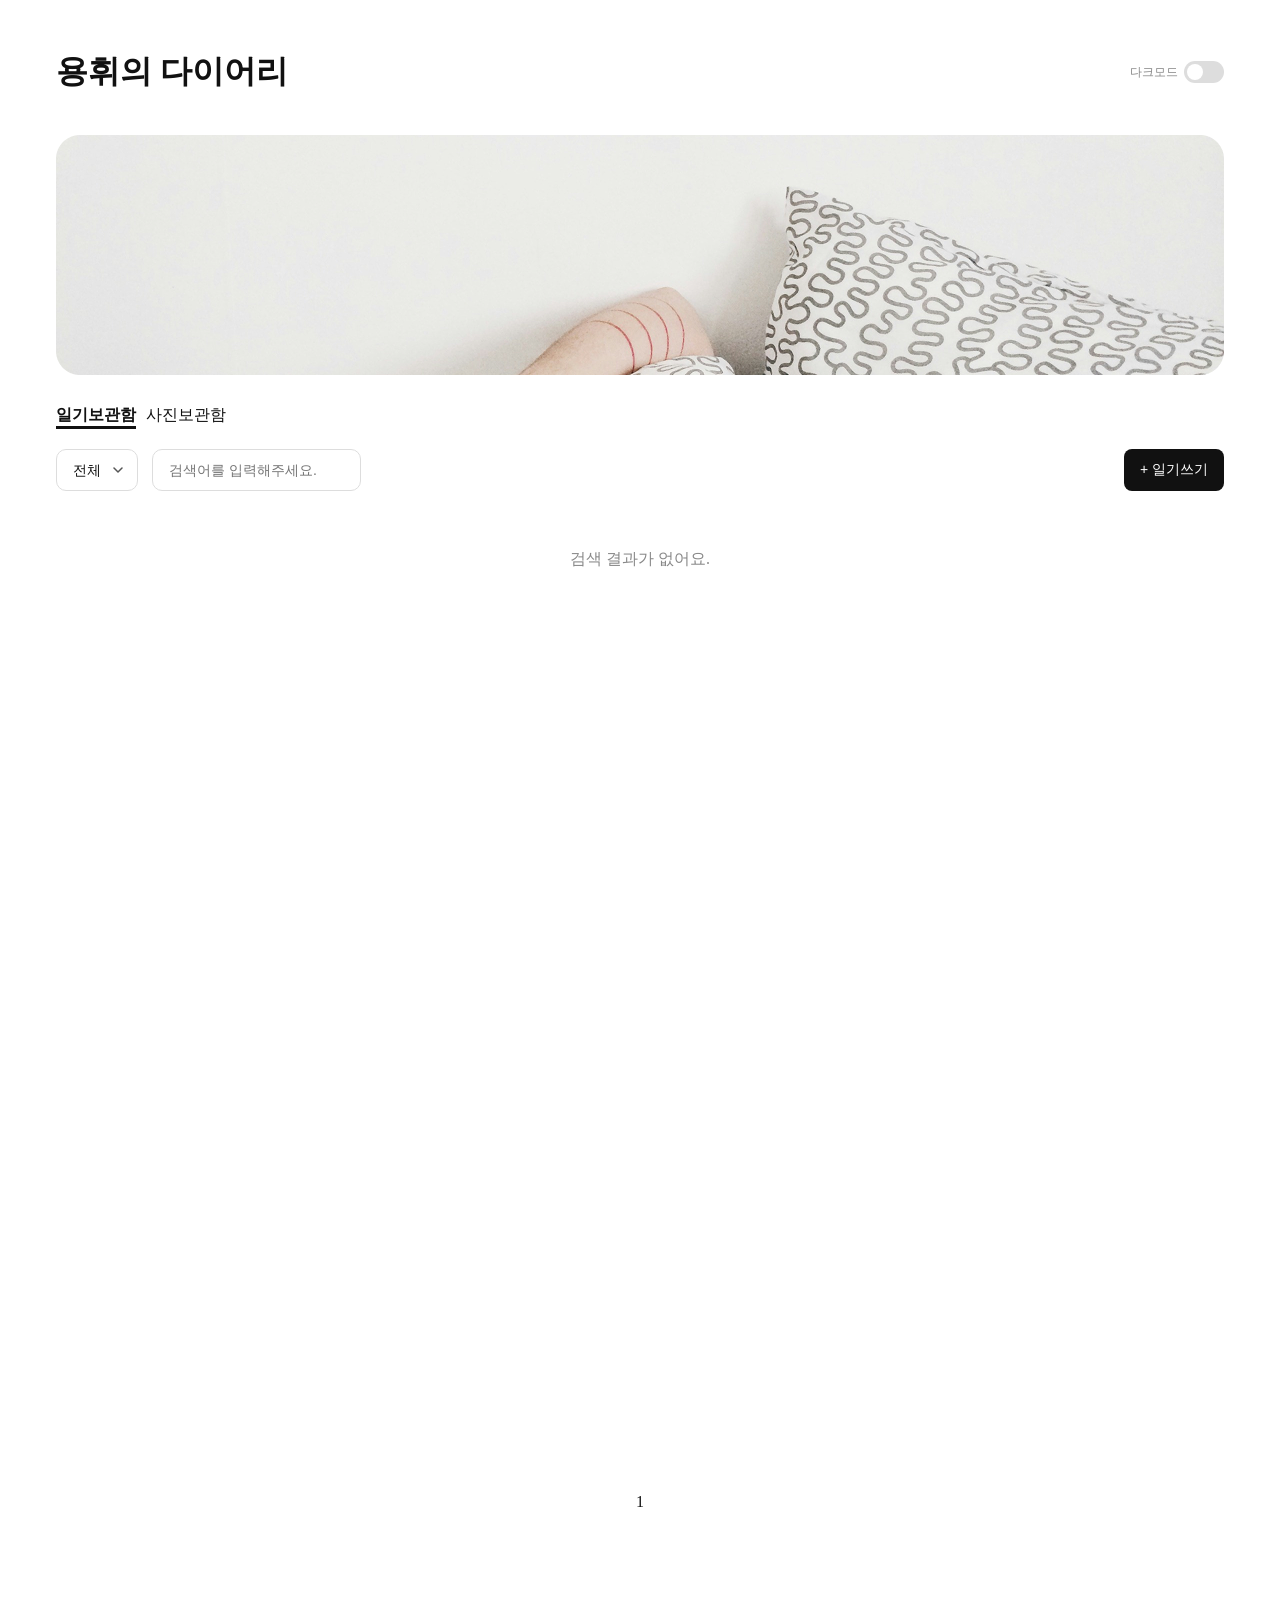
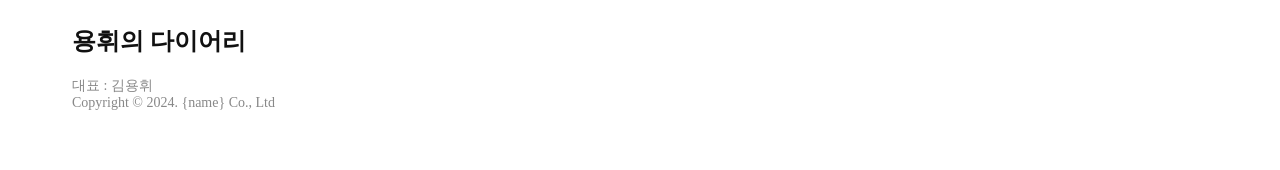
==== diary-hw/hwi_diary.html @ ce2c0004 "다크모드 + 무한 스크롤 쓰로틀링 완료" ====
<!doctype html>
<html lang="ko">
  <head>
    <title>용휘의 다이어리</title>

    <style>
      * {
        box-sizing: border-box;
      }

      /* ---------- 다크모드 색상 변수 ---------- */

      :root {
        --bg: #ffffff;
        --text: #111111;
        --muted-text: #888888;
        --border: #dddddd;
        --input-bg: #ffffff;
        --surface-bg: #ffffff; /* 모달/카드 등 표면 배경 */
        --muted-btn-bg: #f2f2f2;
      }

      body.dark {
        --bg: #121212;
        --text: #eeeeee;
        --muted-text: #aaaaaa;
        --border: #3a3a3a;
        --input-bg: #2b2b2b;
        --surface-bg: #1e1e1e;
        --muted-btn-bg: #333333;
      }

      body {
        margin: 0;
        padding: 28.6px;
        background-color: var(--bg);
        color: var(--text);
        transition:
          background-color 0.3s ease,
          color 0.3s ease;
      }

      .container {
        max-width: 73rem;
        margin: 0 auto;
      }

      .header {
        margin-bottom: 1.875rem;
      }

      .header_top {
        display: flex;
        justify-content: space-between;
        align-items: center;
        gap: 16px;
      }

      .banner {
        margin-top: 20px;
      }

      .banner img {
        display: block;
        width: 100%;
        height: auto;
        border-radius: 16px;
        object-fit: cover;
      }

      .menu {
        display: flex;
        gap: 10px;
        margin-top: 24px;
      }

      .active_menu {
        color: var(--text);
        font-weight: bold;
        border-bottom: 3px solid var(--text);
      }

      .toolbar {
        display: flex;
        justify-content: space-between;
        align-items: center;
        margin-top: 20px;
        position: sticky;
        backdrop-filter: blur(10px);
      }

      .category {
        appearance: none; /* 브라우저 기본 화살표 제거 후 직접 그림 */
        padding: 12px 36px 12px 16px;
        border: 1px solid var(--border);
        border-radius: 10px;
        font-size: 14px;
        background-color: var(--input-bg);
        color: var(--text);
        background-image: url("data:image/svg+xml,%3Csvg xmlns='http://www.w3.org/2000/svg' width='10' height='6' viewBox='0 0 10 6'%3E%3Cpath d='M1 1L5 5L9 1' stroke='%23555555' stroke-width='1.5' fill='none' stroke-linecap='round' stroke-linejoin='round'/%3E%3C/svg%3E");
        background-repeat: no-repeat;
        background-position: right 14px center;
        cursor: pointer;
        transition:
          border-color 0.2s ease,
          box-shadow 0.2s ease;
      }

      /* 다크모드에서는 화살표 색을 밝게 다시 그림 */
      body.dark .category {
        background-image: url("data:image/svg+xml,%3Csvg xmlns='http://www.w3.org/2000/svg' width='10' height='6' viewBox='0 0 10 6'%3E%3Cpath d='M1 1L5 5L9 1' stroke='%23cccccc' stroke-width='1.5' fill='none' stroke-linecap='round' stroke-linejoin='round'/%3E%3C/svg%3E");
      }

      .category:hover {
        border-color: #999999;
      }

      .category:focus {
        outline: none;
        border-color: var(--text);
        box-shadow: 0 0 0 2px rgba(17, 17, 17, 0.08);
      }

      .search {
        padding: 12px 16px 12px 16px;
        margin-left: 10px;
        border: 1px solid var(--border);
        border-radius: 10px;
        font-size: 14px;
        background-color: var(--input-bg);
        color: var(--text);
      }

      .write_diary {
        display: flex;
        padding: 12px 16px 12px 16px;
        border: none;
        border-radius: 8px;
        background-color: #111111;
        color: #ffffff;
        font-size: 14px;
        cursor: pointer;
      }

      /* 다크모드에서는 검정 버튼이 배경에 묻히니 반전시켜 대비 확보 */
      body.dark .write_diary {
        background-color: #eeeeee;
        color: #111111;
      }

      .diary_area {
        display: grid;
        margin-top: 42px;
        grid-template-columns: repeat(4, 274px);
        grid-template-rows: repeat(3, 296px);
        gap: 24px;
      }

      .card {
        width: 274px;
        height: 296px;
        cursor: pointer;
      }

      .card_delete {
        position: absolute;
        top: -4px;
        right: 4px;
        width: 32px;
        height: 32px;
        cursor: pointer;
      }

      .thumbnail_img {
        width: 100%;
        height: 100%;
        object-fit: cover;
        border-radius: 16px;
      }

      .card_thumbnail {
        display: flex;
        position: relative;
        justify-content: center;
        font-size: 100px;
        align-items: center;
        height: 208px;
        width: 274px;
        border-radius: 16px;
        margin-bottom: 16px;
        object-fit: cover;
      }

      .card_lower {
        display: flex;
        justify-content: space-between;
        font-size: 14px;
      }

      .card_lower .tag {
        color: pink;
      }

      .pagenation {
        display: flex;
        justify-content: center;
        padding: 24px 0;
      }

      /* ---------- 사진목록(강아지) ---------- */

      .ratio_filter {
        display: flex;
        gap: 8px;
        margin-top: 42px;
      }

      .ratio_btn {
        padding: 10px 16px;
        border: 1px solid var(--border);
        border-radius: 20px;
        background: var(--surface-bg);
        color: var(--text);
        font-size: 14px;
        cursor: pointer;
      }

      .ratio_btn.active {
        background: #111111;
        color: #ffffff;
        border-color: #111111;
      }

      /* 다크모드에서는 활성 버튼도 반전시켜 배경과 구분되게 */
      body.dark .ratio_btn.active {
        background: #eeeeee;
        color: #111111;
        border-color: #eeeeee;
      }

      .photo_grid {
        display: grid;
        grid-template-columns: repeat(4, 1fr);
        gap: 24px;
        margin-top: 24px;
      }

      /* 필터 버튼에 따라 카드 비율만 바뀜 (재렌더링 없이 CSS로 처리) */
      .photo_grid.ratio-1-1 .photo_card {
        aspect-ratio: 1 / 1;
      }

      .photo_grid.ratio-4-3 .photo_card {
        aspect-ratio: 4 / 3;
      }

      .photo_grid.ratio-3-4 .photo_card {
        aspect-ratio: 3 / 4;
      }

      .photo_card {
        position: relative;
        overflow: hidden;
        border-radius: 16px;
        background: linear-gradient(
          90deg,
          #eeeeee 25%,
          #f5f5f5 50%,
          #eeeeee 75%
        );
        background-size: 200% 100%;
        animation: skeleton_loading 1.4s ease-in-out infinite;
      }

      /* 로딩 끝나면 스켈레톤 애니메이션 정지 */
      .photo_card.loaded {
        animation: none;
        background: none;
      }

      .photo_card img {
        width: 100%;
        height: 100%;
        object-fit: cover; /* 강아지 사진 비율 제각각 -> 여백 없이 꽉 채워 자르기 */
        display: block;
        opacity: 0;
        transition: opacity 0.3s ease;
      }

      .photo_card img.loaded {
        opacity: 1;
      }

      /* 다크모드 스켈레톤은 더 짙은 회색 톤으로 */
      body.dark .photo_card {
        background: linear-gradient(
          90deg,
          #2a2a2a 25%,
          #363636 50%,
          #2a2a2a 75%
        );
        background-size: 200% 100%;
      }

      @keyframes skeleton_loading {
        0% {
          background-position: 200% 0;
        }
        100% {
          background-position: -200% 0;
        }
      }

      @media (max-width: 779px) {
        .photo_grid {
          grid-template-columns: repeat(2, 1fr);
        }
      }

      .footer {
        background-color: var(--surface-bg);
        margin-top: 40px;
        padding: 30px 0;
      }

      .footer_content {
        max-width: 1168px;
        margin: 0 auto;
        padding: 0 16px;
      }

      .footer_content div {
        color: var(--muted-text);
        font-size: 14px;
      }

      /* ---------- 모달 공통 ---------- */

      .modal_overlay {
        position: fixed;
        inset: 0;
        background: rgba(0, 0, 0, 0.5);
        display: flex;
        justify-content: center;
        align-items: center;
        z-index: 100;
      }

      /* 중첩 모달(완료 알림, 삭제 확인)은 더 위에 떠야 함 */
      .modal_overlay.nested {
        z-index: 150;
      }

      .modal {
        width: 400px;
        max-width: 90vw;
        padding: 24px;
        background: var(--surface-bg);
        color: var(--text);
        border-radius: 16px;
      }

      .modal_title {
        margin: 0 0 20px 0;
        font-size: 18px;
      }

      /* ---------- 다크모드 토글 스위치 ---------- */

      .dark_toggle {
        display: inline-flex;
        align-items: center;
        gap: 6px;
        font-size: 12px;
        color: var(--muted-text);
        cursor: pointer;
        user-select: none;
      }

      .dark_toggle input {
        display: none;
      }

      .toggle_slider {
        display: inline-block;
        width: 40px;
        height: 22px;
        background: #dddddd;
        border-radius: 11px;
        position: relative;
        transition: background 0.3s ease;
      }

      .toggle_slider::before {
        content: "";
        position: absolute;
        width: 16px;
        height: 16px;
        border-radius: 50%;
        background: #ffffff;
        top: 3px;
        left: 3px;
        transition: left 0.3s ease;
      }

      .dark_toggle input:checked + .toggle_slider {
        background: #555555;
      }

      .dark_toggle input:checked + .toggle_slider::before {
        left: 21px;
      }

      /* 다크모드에서 라디오 버튼 체크 색이 잘 보이도록 */
      body.dark input[type="radio"] {
        accent-color: #eeeeee;
      }

      .modal_field {
        margin-bottom: 16px;
      }

      .modal_label {
        display: block;
        font-size: 14px;
        margin-bottom: 8px;
      }

      .modal_options {
        display: flex;
        gap: 12px;
        flex-wrap: wrap;
        font-size: 14px;
      }

      .mood_option {
        display: flex;
        align-items: center;
        gap: 4px;
        cursor: pointer;
      }

      .modal_input,
      .modal_textarea {
        width: 100%;
        padding: 10px 12px;
        border: 1px solid var(--border);
        border-radius: 8px;
        font-size: 14px;
        font-family: inherit;
        background: var(--input-bg);
        color: var(--text);
      }

      /* 다크모드 placeholder는 더 어둡게 눌러서 흐린 느낌 유지 */
      body.dark .modal_input::placeholder,
      body.dark .modal_textarea::placeholder {
        color: #777777;
      }

      .modal_textarea {
        height: 80px;
        resize: none;
      }

      .modal_actions {
        display: flex;
        justify-content: flex-end;
        gap: 8px;
        margin-top: 20px;
      }

      .modal_close_btn,
      .modal_submit_btn,
      .modal_secondary_btn,
      .modal_danger_btn {
        padding: 10px 20px;
        border: none;
        border-radius: 8px;
        font-size: 14px;
        cursor: pointer;
      }

      .modal_close_btn,
      .modal_secondary_btn {
        background: var(--muted-btn-bg);
        color: var(--text);
      }

      .modal_submit_btn {
        background: #111111;
        color: #ffffff;
      }

      /* 다크모드에서는 검정 버튼이 배경에 묻히니 반전 */
      body.dark .modal_submit_btn {
        background: #eeeeee;
        color: #111111;
      }

      .modal_danger_btn {
        background: #e0433c;
        color: #ffffff;
      }

      /* 상세 모달 본문 */
      .detail_content {
        white-space: pre-wrap;
        line-height: 1.6;
        font-size: 14px;
        color: var(--text);
        min-height: 80px;
      }

      /* 완료/확인용 중앙정렬 모달 */
      .modal_center_text {
        text-align: center;
        margin: 8px 0 20px 0;
        font-size: 15px;
      }

      .scroll_top_btn {
        position: fixed;
        bottom: 1.5rem;
        right: 1.5rem;
        width: 3rem;
        height: 3rem;
        border: none;
        border-radius: 50%;
        background-color: #111111;
        color: #ffffff;
        font-size: 1.25rem;
        cursor: pointer;
        z-index: 50;
        display: flex;
        align-items: center;
        justify-content: center;
        overflow: hidden;
      }

      /* ---------- 토스트 ---------- */

      .toast {
        position: fixed;
        bottom: 2rem;
        left: 50%;
        transform: translateX(-50%) translateY(20px);
        background: #111111;
        color: #ffffff;
        padding: 12px 22px;
        border-radius: 8px;
        font-size: 14px;
        opacity: 0;
        pointer-events: none;
        transition:
          opacity 0.3s ease,
          transform 0.3s ease;
        z-index: 200; /* 모달보다 위 */
      }

      .toast.show {
        opacity: 1;
        transform: translateX(-50%) translateY(0);
      }

      /* ---------- 모바일 반응형 ---------- */

      @media (max-width: 779px) {
        body {
          padding: 1rem;
        }

        .toolbar {
          flex-direction: column;
          align-items: stretch;
          gap: 0.75rem;
        }

        .left_toolbar {
          display: flex;
          gap: 0.5rem;
        }

        .write_diary {
          width: 100%;
          justify-content: center;
        }
      }

      @media (max-width: 779px) {
        .diary_area {
          grid-template-columns: repeat(2, 1fr);
          grid-template-rows: none;
          gap: 1rem;
        }

        .card {
          width: 100%;
          height: auto;
        }

        .card_thumbnail {
          width: 100%;
          height: 40vw;
          max-height: 200px;
        }
      }
    </style>
  </head>

  <body>
    <div class="container">
      <div class="header">
        <div class="header_top">
          <h1>용휘의 다이어리</h1>
          <label class="dark_toggle">
            다크모드
            <input type="checkbox" id="dark_mode_toggle" />
            <span class="toggle_slider"></span>
          </label>
        </div>

        <div class="banner">
          <img src="img/Rectangle 1.png" alt="배너 이미지" />
        </div>
      </div>

      <div class="menu">
        <div class="active_menu" id="menu_diary" data-menu="diary">
          일기보관함
        </div>
        <div id="menu_photo" data-menu="photo">사진보관함</div>
      </div>

      <!-- ---------- 일기보관함 화면 ---------- -->
      <div id="diary_page">
        <div class="toolbar">
          <div class="left_toolbar">
            <select class="category" id="category">
              <option value="">전체</option>
            </select>

            <input
              class="search"
              type="text"
              placeholder="검색어를 입력해주세요."
            />
          </div>
          <button class="write_diary" id="write_diary_btn">+ 일기쓰기</button>
        </div>

        <div class="diary_area" id="diary_area"></div>

        <div class="pagenation">
          <div class="pagenumber">1</div>
        </div>
      </div>

      <!-- ---------- 사진보관함 화면 (강아지 사진) ---------- -->
      <div id="photo_page" style="display: none">
        <div class="ratio_filter">
          <button class="ratio_btn active" data-ratio="1-1">기본형 1:1</button>
          <button class="ratio_btn" data-ratio="4-3">가로형 4:3</button>
          <button class="ratio_btn" data-ratio="3-4">세로형 3:4</button>
        </div>

        <div class="photo_grid ratio-1-1" id="photo_grid"></div>
      </div>
    </div>

    <!-- 푸터 구역 -->

    <div class="footer">
      <div class="footer_content">
        <h2 class="footer_title">용휘의 다이어리</h2>
        <div>대표 : 김용휘</div>
        <div>Copyright © 2024. {name} Co., Ltd</div>
      </div>
    </div>

    <!-- ---------- 모달 1: 일기 작성 ---------- -->

    <div class="modal_overlay" id="write_overlay" style="display: none">
      <div class="modal">
        <h2 class="modal_title">일기 쓰기</h2>

        <div class="modal_field">
          <label class="modal_label">오늘 기분은 어떠셨나요?</label>

          <div class="modal_options">
            <label class="mood_option">
              <input type="radio" name="mood" value="happy" checked />
              행복해요
            </label>
            <label class="mood_option">
              <input type="radio" name="mood" value="sad" />슬퍼요
            </label>
            <label class="mood_option">
              <input type="radio" name="mood" value="surprised" />놀랐어요
            </label>
            <label class="mood_option">
              <input type="radio" name="mood" value="angry" />화나요
            </label>
            <label class="mood_option">
              <input type="radio" name="mood" value="etc" />기타
            </label>
          </div>
        </div>

        <div class="modal_field">
          <label class="modal_label">제목</label>
          <input
            type="text"
            id="title_input"
            class="modal_input"
            placeholder="제목을 입력해주세요."
          />
        </div>

        <div class="modal_field">
          <label class="modal_label">내용</label>
          <textarea
            id="content_input"
            class="modal_textarea"
            placeholder="내용을 입력해 주세요."
          ></textarea>
        </div>

        <div class="modal_actions">
          <button class="modal_close_btn" id="write_close_btn">닫기</button>
          <button class="modal_submit_btn" id="write_submit_btn">
            등록하기
          </button>
        </div>
      </div>
    </div>

    <!-- ---------- 모달 2: 등록 완료 (중첩) ---------- -->

    <div
      class="modal_overlay nested"
      id="success_overlay"
      style="display: none"
    >
      <div class="modal">
        <p class="modal_center_text">등록이 완료되었습니다.</p>
        <div class="modal_actions" style="justify-content: center">
          <button class="modal_submit_btn" id="success_confirm_btn">
            확인
          </button>
        </div>
      </div>
    </div>

    <!-- ---------- 모달 3: 일기 상세 ---------- -->

    <div class="modal_overlay" id="detail_overlay" style="display: none">
      <div class="modal">
        <h2 class="modal_title" id="detail_title"></h2>
        <div class="card_lower" style="margin-bottom: 12px">
          <span class="tag" id="detail_tag"></span>
          <span class="date" id="detail_date"></span>
        </div>
        <p class="detail_content" id="detail_content"></p>

        <div class="modal_actions">
          <button class="modal_secondary_btn" id="detail_close_btn">
            닫기
          </button>
          <button class="modal_secondary_btn" id="detail_copy_btn">복사</button>
          <button class="modal_danger_btn" id="detail_delete_btn">삭제</button>
        </div>
      </div>
    </div>

    <!-- ---------- 모달 4: 삭제 확인 (중첩) ---------- -->

    <div
      class="modal_overlay nested"
      id="delete_confirm_overlay"
      style="display: none"
    >
      <div class="modal">
        <p class="modal_center_text">정말 삭제하시겠어요?</p>
        <div class="modal_actions" style="justify-content: center">
          <button class="modal_secondary_btn" id="delete_cancel_btn">
            취소
          </button>
          <button class="modal_danger_btn" id="delete_ok_btn">삭제</button>
        </div>
      </div>
    </div>

    <button id="scroll_top_btn" class="scroll_top_btn">⬆️</button>

    <!-- ---------- 토스트 ---------- -->
    <div id="toast" class="toast">복사되었습니다.</div>

    <script>
      // =========================================================
      // 0. 모달 공통 헬퍼
      //    - 중첩 모달 대비 스택으로 관리 (ESC는 항상 "맨 위" 모달만 닫음)
      //    - 열릴 때: 스크롤 맨 위로 + 배경 스크롤 락
      //    - 닫힐 때: 스택이 비면 배경 스크롤 락 해제
      // =========================================================

      let openModalStack = [];

      function openModal(overlayEl) {
        if (openModalStack.length === 0) {
          // 최초로 열리는 모달일 때만 스크롤 top 이동 + 배경 락
          window.scrollTo({ top: 0, behavior: "instant" });
          document.body.style.overflow = "hidden";
        }
        overlayEl.style.display = "flex";
        openModalStack.push(overlayEl);
      }

      function closeModal(overlayEl) {
        overlayEl.style.display = "none";
        openModalStack = openModalStack.filter((m) => m !== overlayEl);
        if (openModalStack.length === 0) {
          document.body.style.overflow = "";
        }
      }

      function bindOverlayClose(overlayEl) {
        overlayEl.addEventListener("click", (e) => {
          if (e.target === overlayEl) closeModal(overlayEl);
        });
      }

      // ESC : 스택 맨 위(가장 최근에 연) 모달부터 닫기
      document.addEventListener("keydown", (e) => {
        if (e.key === "Escape" && openModalStack.length > 0) {
          closeModal(openModalStack[openModalStack.length - 1]);
        }
      });

      // =========================================================
      // 1. 엘리먼트 참조
      // =========================================================

      const writeBtn = document.getElementById("write_diary_btn");
      const writeOverlay = document.getElementById("write_overlay");
      const writeCloseBtn = document.getElementById("write_close_btn");
      const writeSubmitBtn = document.getElementById("write_submit_btn");

      const successOverlay = document.getElementById("success_overlay");
      const successConfirmBtn = document.getElementById("success_confirm_btn");

      const darkModeToggle = document.getElementById("dark_mode_toggle");
      const searchInput = document.querySelector(".search");
      const categorySelect = document.getElementById("category");

      const detailOverlay = document.getElementById("detail_overlay");
      const detailCloseBtn = document.getElementById("detail_close_btn");
      const detailCopyBtn = document.getElementById("detail_copy_btn");
      const detailDeleteBtn = document.getElementById("detail_delete_btn");

      const deleteConfirmOverlay = document.getElementById(
        "delete_confirm_overlay",
      );
      const deleteCancelBtn = document.getElementById("delete_cancel_btn");
      const deleteOkBtn = document.getElementById("delete_ok_btn");

      const toast = document.getElementById("toast");

      [
        writeOverlay,
        successOverlay,
        detailOverlay,
        deleteConfirmOverlay,
      ].forEach(bindOverlayClose);

      // =========================================================
      // 2. 무드별 이미지/색상
      // =========================================================

      const MOOD_CONFIG = {
        happy: {
          label: "행복해요",
          image: "img/행복해요 (m).png",
          color: "#ffd6e0",
        },
        sad: {
          label: "슬퍼요",
          image: "img/슬퍼요 (m).png",
          color: "#cdeaf9",
        },
        surprised: {
          label: "놀랐어요",
          image: "img/놀랐어요 (m).png",
          color: "#fdf1c7",
        },
        angry: {
          label: "화나요",
          image: "img/화나요 (m).png",
          color: "#e5e5e5",
        },
        etc: { label: "기타", image: "img/기타 (m).png", color: "#e3d9f7" },
      };

      // =========================================================
      // 3. localStorage
      // =========================================================

      const STORAGE_KEY = "diaries";

      function saveDiaries() {
        localStorage.setItem(STORAGE_KEY, JSON.stringify(diaries));
      }

      function loadDiaries() {
        const saved = localStorage.getItem(STORAGE_KEY);
        return saved ? JSON.parse(saved) : [];
      }

      // =========================================================
      // 4. 데이터 + 화면 그리기
      // =========================================================

      let diaries = loadDiaries();
      let currentDetailId = null; // 상세/삭제 흐름에서 현재 대상 id

      function getFilteredDiaries() {
        const keyword = searchInput.value.trim().toLowerCase();
        const category = categorySelect.value;

        return diaries.filter((d) => {
          // 제목/내용 둘 중 하나라도 검색어를 포함하면 매치
          const matchesKeyword =
            !keyword ||
            d.title.toLowerCase().includes(keyword) ||
            (d.content || "").toLowerCase().includes(keyword);

          // 카테고리는 "전체"(빈 값)면 항상 매치
          const matchesCategory = !category || d.mood === category;

          return matchesKeyword && matchesCategory;
        });
      }

      function render() {
        const area = document.getElementById("diary_area");
        const list = getFilteredDiaries(); // 검색/카테고리 상태를 항상 반영해서 그림

        if (list.length === 0) {
          area.innerHTML =
            '<p style="grid-column: 1 / -1; text-align:center; color:#888;">검색 결과가 없어요.</p>';
          return;
        }

        area.innerHTML = list
          .map((d) => {
            const mood = MOOD_CONFIG[d.mood];
            return `
        <div class="card" data-diary-id="${d.id}">
          <div class="card_thumbnail" style="background-color:${mood.color}">
            <img src="${mood.image}" class="thumbnail_img" alt="${mood.label}" />
            <img src="img/close_outline_light_m.svg" alt="x" class="card_delete" />
          </div>
          <div class="card_lower">
            <span class="tag" style="color:${mood.color}">${mood.label}</span>
            <span class="date">${d.date}</span>
          </div>
          <h3 class="card_title">${d.title}</h3>
        </div>
      `;
          })
          .join("");
      }

      render(); // 최초 화면 그리기

      // =========================================================
      // 4-1. 검색 디바운스 (700ms) — 엔터 없이도 자동 검색
      // =========================================================

      let searchTimer = null;

      searchInput.addEventListener("input", () => {
        clearTimeout(searchTimer); // 입력할 때마다 이전 타이머는 취소
        searchTimer = setTimeout(() => {
          render();
        }, 700);
      });

      // 엣지케이스: 엔터를 누르면 700ms 기다리지 않고 즉시 반영
      searchInput.addEventListener("keydown", (e) => {
        if (e.key === "Enter") {
          clearTimeout(searchTimer);
          render();
        }
      });

      categorySelect.addEventListener("change", render);

      // =========================================================
      // 5. 일기 등록 (모달 → 등록 → 완료 중첩모달)
      // =========================================================

      writeBtn.addEventListener("click", () => openModal(writeOverlay));
      writeCloseBtn.addEventListener("click", () => closeModal(writeOverlay));

      // ---- 다크모드 토글: 메인 화면 전체(body)에 .dark 클래스로 반영 ----
      darkModeToggle.addEventListener("change", () => {
        document.body.classList.toggle("dark", darkModeToggle.checked);
      });

      function addDiary(mood, title, content) {
        diaries.push({
          id: Date.now(),
          mood,
          title,
          content,
          date: new Date().toLocaleDateString("ko-KR"),
        });
        saveDiaries();
        render();
      }

      writeSubmitBtn.addEventListener("click", () => {
        const mood = document.querySelector(
          'input[name="mood"]:checked',
        )?.value;
        const title = document.getElementById("title_input")?.value.trim();
        const content = document.getElementById("content_input").value.trim();

        // 엣지케이스: 필수값(기분/제목) 누락 시 등록 막기
        if (!mood || !title) {
          alert("기분과 제목은 필수에요!");
          return;
        }

        addDiary(mood, title, content);

        document.getElementById("title_input").value = "";
        document.getElementById("content_input").value = "";

        closeModal(writeOverlay);
        openModal(successOverlay); // 등록 완료 중첩 모달
      });

      successConfirmBtn.addEventListener("click", () => {
        closeModal(successOverlay);
      });

      // =========================================================
      // 6. 일기 상세 / 복사 / 삭제
      // =========================================================

      document.getElementById("diary_area").addEventListener("click", (e) => {
        const card = e.target.closest(".card");
        if (!card) return;

        const id = Number(card.dataset.diaryId);

        // 카드의 x 아이콘 클릭 → 바로 삭제 확인 모달로 (상세 안 거침)
        if (e.target.classList.contains("card_delete")) {
          currentDetailId = id;
          openModal(deleteConfirmOverlay);
          return;
        }

        // 카드 본문 클릭 → 상세 모달
        currentDetailId = id;
        const diary = diaries.find((d) => d.id === id);
        if (!diary) return; // 엣지케이스: 삭제 직후 잔여 클릭 등

        const mood = MOOD_CONFIG[diary.mood];
        document.getElementById("detail_title").textContent = diary.title;
        document.getElementById("detail_tag").textContent = mood.label;
        document.getElementById("detail_tag").style.color = mood.color;
        document.getElementById("detail_date").textContent = diary.date;
        document.getElementById("detail_content").textContent =
          diary.content || "(내용 없음)";

        openModal(detailOverlay);
      });

      detailCloseBtn.addEventListener("click", () => {
        closeModal(detailOverlay);
      });

      // ---- 복사: 클립보드 + 하단 토스트 ----
      let toastTimer = null; // 연타 시 타이머 중복 방지용

      function showToast(message) {
        toast.textContent = message;
        toast.classList.add("show");

        if (toastTimer) clearTimeout(toastTimer);
        toastTimer = setTimeout(() => {
          toast.classList.remove("show");
        }, 2000);
      }

      detailCopyBtn.addEventListener("click", () => {
        const text = document.getElementById("detail_content").textContent;

        // 엣지케이스: clipboard API는 HTTPS/localhost 환경에서만 정상 동작
        if (!navigator.clipboard) {
          showToast("이 환경에서는 복사를 지원하지 않아요.");
          return;
        }

        navigator.clipboard
          .writeText(text)
          .then(() => showToast("복사되었습니다."))
          .catch(() => showToast("복사에 실패했어요."));
      });

      // ---- 삭제 확인 ----
      function deleteDiary(id) {
        diaries = diaries.filter((d) => d.id !== id);
        saveDiaries();
        render();
      }

      detailDeleteBtn.addEventListener("click", () => {
        openModal(deleteConfirmOverlay); // 상세 위에 중첩으로 뜸
      });

      deleteCancelBtn.addEventListener("click", () => {
        closeModal(deleteConfirmOverlay);
      });

      deleteOkBtn.addEventListener("click", () => {
        if (currentDetailId === null) return;
        deleteDiary(currentDetailId);
        closeModal(deleteConfirmOverlay);
        closeModal(detailOverlay); // 상세 모달도 같이 닫기 (열려있었다면)
        currentDetailId = null;
      });

      // =========================================================
      // 7. 일기보관함 / 사진보관함 탭 전환
      // =========================================================

      const menuDiary = document.getElementById("menu_diary");
      const menuPhoto = document.getElementById("menu_photo");
      const diaryPage = document.getElementById("diary_page");
      const photoPage = document.getElementById("photo_page");

      let dogPhotosLoaded = false; // 최초 1회만 fetch (탭 왔다갔다 할 때마다 다시 부르지 않도록)

      function switchMenu(target) {
        const isDiary = target === "diary";

        menuDiary.classList.toggle("active_menu", isDiary);
        menuPhoto.classList.toggle("active_menu", !isDiary);

        diaryPage.style.display = isDiary ? "" : "none";
        photoPage.style.display = isDiary ? "none" : "";

        // 사진보관함 탭에 처음 들어올 때만 강아지 사진을 불러옴
        if (!isDiary && !dogPhotosLoaded) {
          dogPhotosLoaded = true;
          renderPhotoGrid();
        }
      }

      menuDiary.addEventListener("click", () => switchMenu("diary"));
      menuPhoto.addEventListener("click", () => switchMenu("photo"));

      // =========================================================
      // 8. 사진보관함 - 강아지 사진 (fetch + 컴포넌트 + 스켈레톤 + 비율필터)
      // =========================================================

      const DOG_API_URL = "https://dog.ceo/api/breeds/image/random/10"; // 한 번에 10장

      // ---- 8-1. fetch: 강아지 이미지 URL 10개 가져오기 ----
      async function fetchDogImages(count = 10) {
        try {
          const res = await fetch(
            `https://dog.ceo/api/breeds/image/random/${count}`,
          );

          // 엣지케이스: 네트워크는 됐지만 API가 200이 아닌 경우
          if (!res.ok) throw new Error("dog api response not ok");

          const data = await res.json();
          return data.message; // 이미지 URL 배열
        } catch (err) {
          console.error("강아지 이미지 로드 실패:", err);
          return []; // 엣지케이스: 실패해도 화면이 안 죽도록 빈 배열 반환
        }
      }

      // ---- 8-2. 컴포넌트: 카드 하나 만들기 (재사용 가능한 단위) ----
      function createPhotoCard(url) {
        const card = document.createElement("div");
        card.className = "photo_card";

        const img = document.createElement("img");
        img.src = url;
        img.alt = "강아지 사진";

        // 이미지 로드가 끝나면 스켈레톤 -> 실제 이미지로 전환
        img.addEventListener("load", () => {
          img.classList.add("loaded");
          card.classList.add("loaded");
        });

        // 엣지케이스: 이미지 로드 자체가 실패하면 스켈레톤만 계속 도는 걸 방지
        img.addEventListener("error", () => {
          card.classList.add("loaded");
          card.style.background = "#f2f2f2";
        });

        card.appendChild(img);
        return card;
      }

      // ---- 8-3. 그리드 전체 그리기 (최초 진입 시 1회) ----
      async function renderPhotoGrid() {
        const grid = document.getElementById("photo_grid");
        grid.innerHTML = "";

        const urls = await fetchDogImages(10);

        if (urls.length === 0) {
          grid.innerHTML =
            '<p style="grid-column: 1 / -1; text-align:center; color:#888;">사진을 불러오지 못했어요. 새로고침 해주세요.</p>';
          return;
        }

        urls.forEach((url) => {
          grid.appendChild(createPhotoCard(url));
        });
      }

      // ---- 8-5. 무한스크롤: 스크롤 70% 지점에서 10개씩 추가 로드 ----

      let isPhotoLoading = false; // 요청 중복 방지 플래그

      // 스크롤 시 window scroll 위치 기준으로 전체 문서 대비 몇 %를 봤는지 계산
      function getScrollRatio() {
        const scrollTop = window.scrollY;
        const winHeight = window.innerHeight;
        const docHeight = document.documentElement.scrollHeight;
        return (scrollTop + winHeight) / docHeight;
      }

      // 기존 그리드를 지우지 않고 뒤에 이어붙이기만 함 (append)
      async function loadMorePhotos() {
        if (isPhotoLoading) return; // 이전 요청이 아직 진행 중이면 무시
        isPhotoLoading = true;

        const grid = document.getElementById("photo_grid");
        const urls = await fetchDogImages(10);
        urls.forEach((url) => {
          grid.appendChild(createPhotoCard(url));
        });

        isPhotoLoading = false;
      }

      // 스로틀: 스크롤 이벤트가 아무리 자주 발생해도 700ms에 한 번만 실행
      function throttle(fn, delay) {
        let lastTime = 0;
        return function (...args) {
          const now = Date.now();
          if (now - lastTime >= delay) {
            lastTime = now;
            fn.apply(this, args);
          }
        };
      }

      const throttledPhotoScroll = throttle(() => {
        // 사진보관함 탭이 아닐 때는 무시 (일기목록 스크롤 중엔 동작하지 않도록)
        if (photoPage.style.display === "none") return;

        // 마지막(100%) 혹은 70% 지점 도달 시 추가 로드
        if (getScrollRatio() >= 0.7) {
          loadMorePhotos();
        }
      }, 700);

      window.addEventListener("scroll", throttledPhotoScroll);

      // ---- 8-4. 비율 필터 버튼 ----
      document.querySelectorAll(".ratio_btn").forEach((btn) => {
        btn.addEventListener("click", () => {
          document
            .querySelectorAll(".ratio_btn")
            .forEach((b) => b.classList.remove("active"));
          btn.classList.add("active");

          const grid = document.getElementById("photo_grid");
          // 클래스만 교체 -> 이미지는 그대로 두고 CSS aspect-ratio만 바뀜 (재요청 없음)
          grid.className = "photo_grid ratio-" + btn.dataset.ratio;
        });
      });

      // =========================================================
      // 9. 맨 위로 버튼
      // =========================================================

      const scrollTopBtn = document.getElementById("scroll_top_btn");

      window.addEventListener("scroll", () => {
        if (window.scrollY > 300) {
          scrollTopBtn.style.display = "flex";
        } else {
          scrollTopBtn.style.display = "none";
        }
      });

      scrollTopBtn.addEventListener("click", () => {
        window.scrollTo({ top: 0, behavior: "smooth" });
      });
    </script>
  </body>
</html>
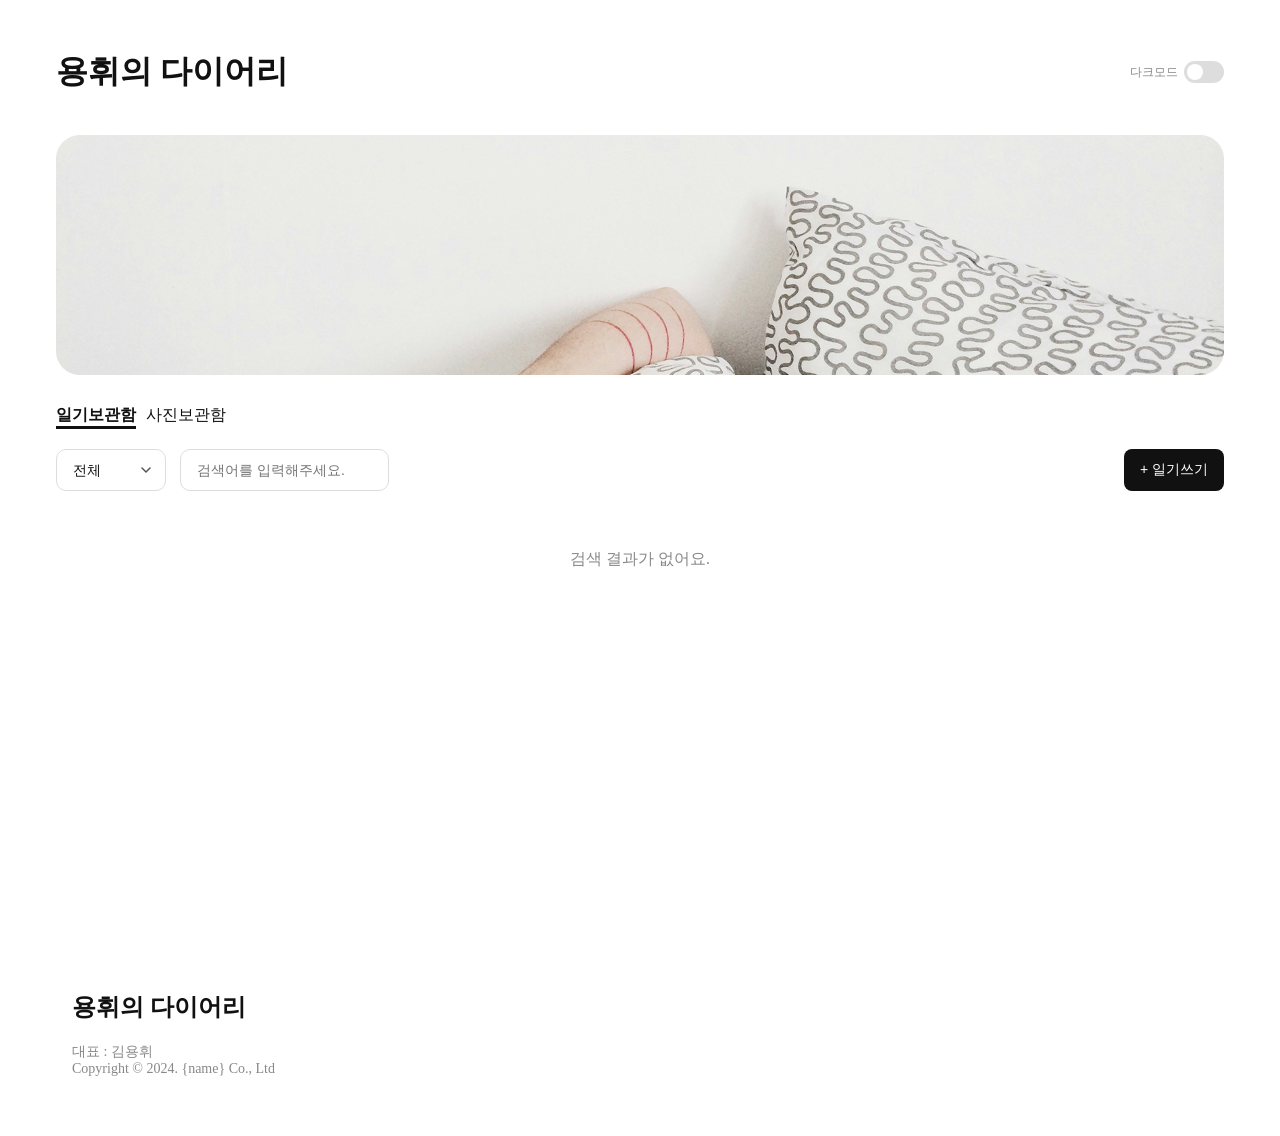
==== commit f17e8be3: "페이지네이션 추가" ====
--- a/diary-hw/hwi_diary.html
+++ b/diary-hw/hwi_diary.html
@@ -8,7 +8,7 @@
         box-sizing: border-box;
       }
 
-      /* ---------- 다크모드 색상 변수 ---------- */
+      /* ---------- 다크모드 색상 변수 추가---------- */
 
       :root {
         --bg: #ffffff;
@@ -152,7 +152,9 @@
         display: grid;
         margin-top: 42px;
         grid-template-columns: repeat(4, 274px);
-        grid-template-rows: repeat(3, 296px);
+        /* 페이지네이션 대응: 마지막 페이지가 12개 미만일 때
+           고정 3행이면 빈 행이 남아 아래가 뻥 뚫리므로 auto-rows로 변경 */
+        grid-auto-rows: 296px;
         gap: 24px;
       }
 
@@ -201,10 +203,70 @@
         color: pink;
       }
 
+      /* ---------- 페이지네이션 ---------- */
+
+      .page_info {
+        margin-top: 32px;
+        text-align: center;
+        font-size: 13px;
+        color: var(--muted-text);
+      }
+
       .pagenation {
         display: flex;
         justify-content: center;
-        padding: 24px 0;
+        align-items: center;
+        gap: 8px;
+        padding: 16px 0 24px 0;
+        flex-wrap: wrap;
+      }
+
+      .page_btn,
+      .page_nav {
+        min-width: 36px;
+        height: 36px;
+        padding: 0 10px;
+        border: 1px solid var(--border);
+        border-radius: 8px;
+        background: var(--surface-bg);
+        color: var(--text);
+        font-size: 14px;
+        cursor: pointer;
+        transition:
+          background-color 0.2s ease,
+          border-color 0.2s ease;
+      }
+
+      .page_btn:hover:not(.active),
+      .page_nav:hover:not(:disabled) {
+        border-color: var(--text);
+      }
+
+      .page_btn.active {
+        background: #111111;
+        color: #ffffff;
+        border-color: #111111;
+        font-weight: bold;
+        cursor: default;
+      }
+
+      /* 다크모드에서는 활성 버튼 반전 (다른 버튼들과 동일한 규칙) */
+      body.dark .page_btn.active {
+        background: #eeeeee;
+        color: #111111;
+        border-color: #eeeeee;
+      }
+
+      .page_nav:disabled {
+        opacity: 0.35;
+        cursor: not-allowed;
+      }
+
+      /* 키보드 접근성: 포커스 링 유지 */
+      .page_btn:focus-visible,
+      .page_nav:focus-visible {
+        outline: 2px solid var(--text);
+        outline-offset: 2px;
       }
 
       /* ---------- 사진목록(강아지) ---------- */
@@ -590,7 +652,7 @@
       @media (max-width: 779px) {
         .diary_area {
           grid-template-columns: repeat(2, 1fr);
-          grid-template-rows: none;
+          grid-auto-rows: auto; /* 모바일은 카드 높이 auto라 행 높이도 풀어줌 */
           gap: 1rem;
         }
 
@@ -651,9 +713,8 @@
 
         <div class="diary_area" id="diary_area"></div>
 
-        <div class="pagenation">
-          <div class="pagenumber">1</div>
-        </div>
+        <div class="page_info" id="page_info"></div>
+        <div class="pagenation" id="pagination"></div>
       </div>
 
       <!-- ---------- 사진보관함 화면 (강아지 사진) ---------- -->
@@ -901,6 +962,15 @@
         etc: { label: "기타", image: "img/기타 (m).png", color: "#e3d9f7" },
       };
 
+      // 카테고리 셀렉트 옵션을 MOOD_CONFIG에서 자동 생성
+      // (기존에는 "전체" 하나뿐이라 기분별 필터가 동작할 수 없었음)
+      Object.entries(MOOD_CONFIG).forEach(([key, cfg]) => {
+        const opt = document.createElement("option");
+        opt.value = key;
+        opt.textContent = cfg.label;
+        categorySelect.appendChild(opt);
+      });
+
       // =========================================================
       // 3. localStorage
       // =========================================================
@@ -941,17 +1011,49 @@
         });
       }
 
+      // ---- 페이지네이션 상태 ----
+      const PAGE_SIZE = 12; // 4열 x 3행 그리드와 동일하게
+      const PAGE_BLOCK = 5; // 하단에 한 번에 노출할 페이지 번호 개수 (1~5, 6~10 ...)
+      let currentPage = 1;
+
+      // 정렬까지 끝난 "현재 조건의 전체 목록"
+      function getVisibleDiaries() {
+        const list = getFilteredDiaries();
+        list.sort((a, b) => b.id - a.id); // 최신순 (등록순으로 보려면 이 줄 삭제)
+        return list;
+      }
+
+      function getTotalPages(total) {
+        return Math.max(1, Math.ceil(total / PAGE_SIZE));
+      }
+
       function render() {
         const area = document.getElementById("diary_area");
-        const list = getFilteredDiaries(); // 검색/카테고리 상태를 항상 반영해서 그림
+        const pagination = document.getElementById("pagination");
+        const pageInfo = document.getElementById("page_info");
+
+        const list = getVisibleDiaries(); // 검색/카테고리 상태를 항상 반영해서 그림
+        const totalPages = getTotalPages(list.length);
+
+        // 엣지케이스: 삭제/검색으로 총 페이지가 줄어 현재 페이지가 범위를 벗어난 경우 보정
+        if (currentPage > totalPages) currentPage = totalPages;
+        if (currentPage < 1) currentPage = 1;
 
         if (list.length === 0) {
           area.innerHTML =
             '<p style="grid-column: 1 / -1; text-align:center; color:#888;">검색 결과가 없어요.</p>';
+          pagination.innerHTML = ""; // 결과 0건이면 페이지 버튼/정보도 비움
+          pageInfo.textContent = "";
           return;
         }
 
-        area.innerHTML = list
+        // 현재 페이지 구간만 잘라서 렌더 (slice는 끝 인덱스가 넘쳐도 안전)
+        const start = (currentPage - 1) * PAGE_SIZE;
+        const pageItems = list.slice(start, start + PAGE_SIZE);
+
+        pageInfo.textContent = `총 ${list.length}개 · ${currentPage}/${totalPages} 페이지`;
+
+        area.innerHTML = pageItems
           .map((d) => {
             const mood = MOOD_CONFIG[d.mood];
             return `
@@ -966,10 +1068,98 @@
           </div>
           <h3 class="card_title">${d.title}</h3>
         </div>
-      `;
+          `;
           })
           .join("");
-      }
+
+        renderPagination(totalPages);
+      }
+
+      // ---- 하단 페이지 버튼 그리기 ----
+      function renderPagination(totalPages) {
+        const el = document.getElementById("pagination");
+
+        // 페이지가 1개면 굳이 버튼을 그리지 않음
+        if (totalPages <= 1) {
+          el.innerHTML = "";
+          return;
+        }
+
+        // 블록 계산: 현재 페이지가 속한 5칸 묶음의 시작/끝
+        const blockStart =
+          Math.floor((currentPage - 1) / PAGE_BLOCK) * PAGE_BLOCK + 1;
+        const blockEnd = Math.min(blockStart + PAGE_BLOCK - 1, totalPages);
+
+        let html = "";
+
+        html += `<button class="page_nav" data-page="1" aria-label="첫 페이지" ${
+          currentPage === 1 ? "disabled" : ""
+        }>&laquo;</button>`;
+        html += `<button class="page_nav" data-page="${
+          currentPage - 1
+        }" aria-label="이전 페이지" ${
+          currentPage === 1 ? "disabled" : ""
+        }>&lsaquo;</button>`;
+
+        for (let p = blockStart; p <= blockEnd; p++) {
+          html += `<button class="page_btn ${
+            p === currentPage ? "active" : ""
+          }" data-page="${p}">${p}</button>`;
+        }
+
+        html += `<button class="page_nav" data-page="${
+          currentPage + 1
+        }" aria-label="다음 페이지" ${
+          currentPage === totalPages ? "disabled" : ""
+        }>&rsaquo;</button>`;
+        html += `<button class="page_nav" data-page="${totalPages}" aria-label="마지막 페이지" ${
+          currentPage === totalPages ? "disabled" : ""
+        }>&raquo;</button>`;
+
+        el.innerHTML = html;
+      }
+
+      // ---- 페이지 이동 ----
+      function goToPage(page) {
+        const totalPages = getTotalPages(getVisibleDiaries().length);
+
+        // 엣지케이스: 범위 밖 / 같은 페이지 재클릭이면 아무 것도 하지 않음
+        if (page < 1 || page > totalPages || page === currentPage) return;
+
+        currentPage = page;
+        render();
+
+        // 페이지를 넘기면 목록 상단으로 (스크롤이 아래에 남아있는 문제 방지)
+        document
+          .getElementById("diary_page")
+          .scrollIntoView({ behavior: "smooth", block: "start" });
+      }
+
+      // 검색/카테고리처럼 "목록 자체가 바뀌는" 동작은 항상 1페이지로 리셋
+      function resetAndRender() {
+        currentPage = 1;
+        render();
+      }
+
+      // 버튼이 매번 새로 그려지므로 개별 바인딩 대신 이벤트 위임
+      document.getElementById("pagination").addEventListener("click", (e) => {
+        const btn = e.target.closest("button[data-page]");
+        if (!btn || btn.disabled) return;
+        goToPage(Number(btn.dataset.page));
+      });
+
+      // 좌우 방향키로 페이지 이동 (입력창/모달/사진탭에서는 무시)
+      document.addEventListener("keydown", (e) => {
+        if (e.key !== "ArrowLeft" && e.key !== "ArrowRight") return;
+        if (openModalStack.length > 0) return;
+        if (document.getElementById("photo_page").style.display !== "none")
+          return;
+
+        const tag = document.activeElement.tagName;
+        if (tag === "INPUT" || tag === "TEXTAREA" || tag === "SELECT") return;
+
+        goToPage(currentPage + (e.key === "ArrowRight" ? 1 : -1));
+      });
 
       render(); // 최초 화면 그리기
 
@@ -982,7 +1172,7 @@
       searchInput.addEventListener("input", () => {
         clearTimeout(searchTimer); // 입력할 때마다 이전 타이머는 취소
         searchTimer = setTimeout(() => {
-          render();
+          resetAndRender(); // 검색 결과는 항상 1페이지부터
         }, 700);
       });
 
@@ -990,11 +1180,11 @@
       searchInput.addEventListener("keydown", (e) => {
         if (e.key === "Enter") {
           clearTimeout(searchTimer);
-          render();
-        }
-      });
-
-      categorySelect.addEventListener("change", render);
+          resetAndRender();
+        }
+      });
+
+      categorySelect.addEventListener("change", resetAndRender);
 
       // =========================================================
       // 5. 일기 등록 (모달 → 등록 → 완료 중첩모달)
@@ -1017,6 +1207,7 @@
           date: new Date().toLocaleDateString("ko-KR"),
         });
         saveDiaries();
+        currentPage = 1; // 최신순이므로 새 일기는 1페이지에 있음
         render();
       }
 
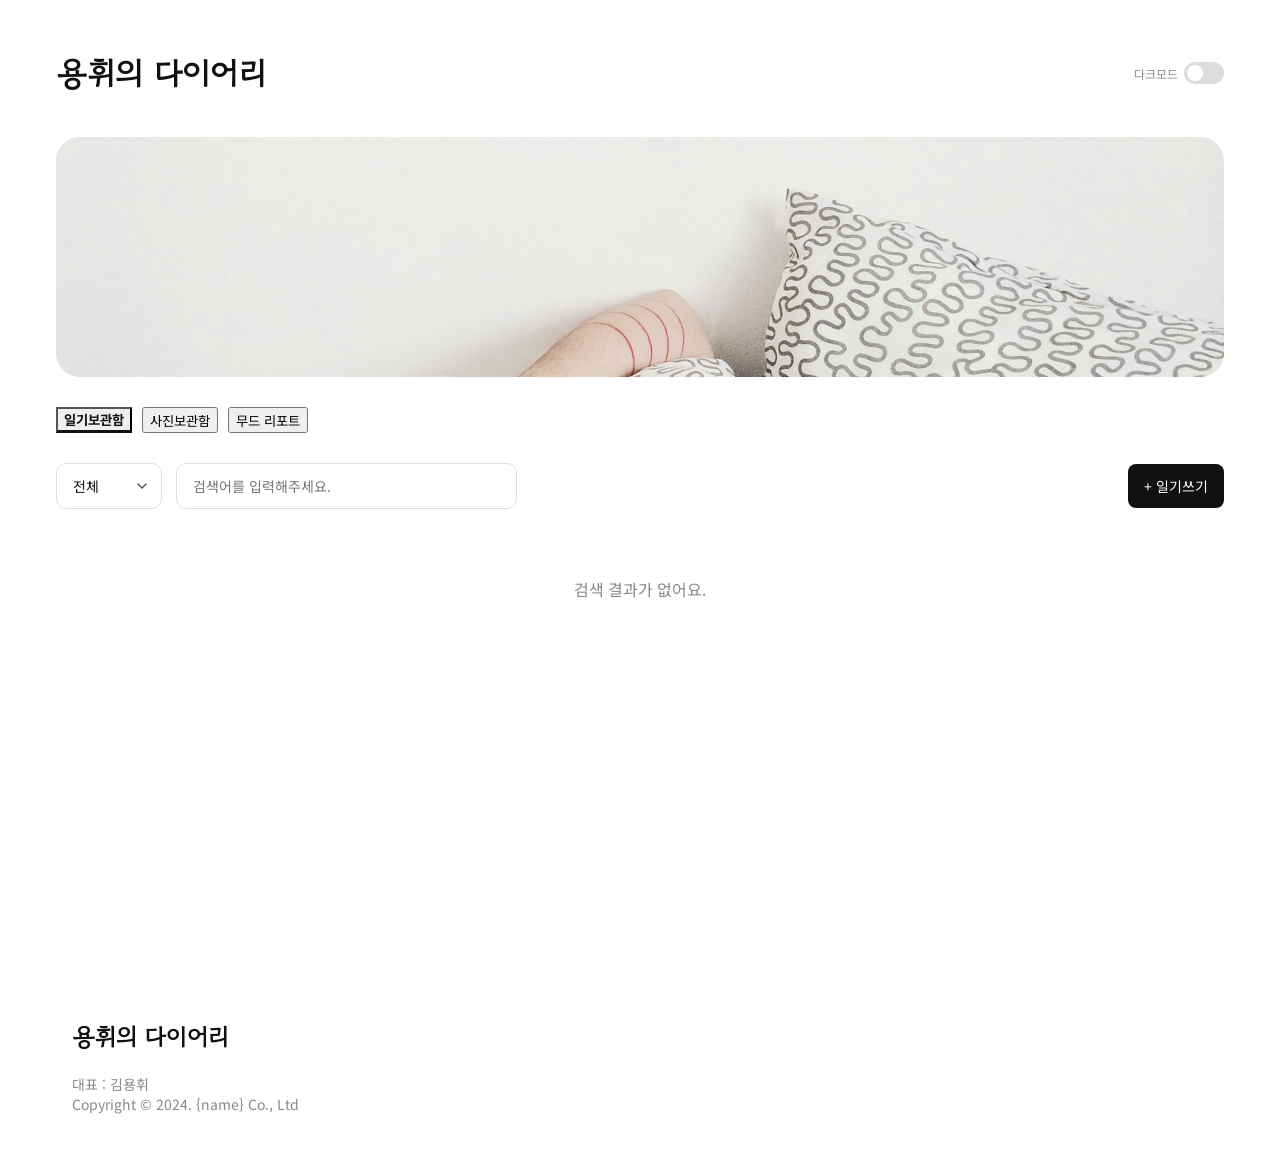
==== commit 1b219eae: "일기장 업데이트" ====
--- a/diary-hw/hwi_diary.html
+++ b/diary-hw/hwi_diary.html
@@ -1,11 +1,110 @@
 <!doctype html>
 <html lang="ko">
   <head>
+    <meta charset="UTF-8" />
+    <meta name="viewport" content="width=device-width, initial-scale=1.0" />
+    <meta name="color-scheme" content="light dark" />
+    <meta
+      name="description"
+      content="용휘의 다이어리 - 기분을 기록하고 하루를 돌아보는 개인 다이어리 웹앱"
+    />
     <title>용휘의 다이어리</title>
+
+    <!-- 폰트: 본문은 Noto Sans KR(가독성/광범위 지원), 제목·감성 포인트는 Gowun Dodum(손글씨 느낌) -->
+    <link rel="preconnect" href="https://fonts.googleapis.com" />
+    <link
+      rel="preconnect"
+      href="https://fonts.gstatic.com"
+      crossorigin="anonymous"
+    />
+    <link
+      href="https://fonts.googleapis.com/css2?family=Gowun+Dodum&family=Noto+Sans+KR:wght@400;500;700;900&display=swap"
+      rel="stylesheet"
+    />
 
     <style>
       * {
         box-sizing: border-box;
+      }
+
+      /* 폼 요소는 기본적으로 폰트를 상속하지 않는 브라우저가 많아 명시적으로 지정 */
+      button,
+      input,
+      select,
+      textarea {
+        font-family: inherit;
+      }
+
+      /* 표준 포커스 표시자: 브라우저 기본 아웃라인을 지우는 대신 일관된 스타일로 통일 */
+      a,
+      button,
+      input,
+      select,
+      textarea,
+      [tabindex] {
+        outline-offset: 2px;
+      }
+
+      /* ---------- 폰트 (웹폰트 로드 실패해도 시스템 폰트로 자연스럽게 대체) ---------- */
+      :root {
+        --font-body:
+          "Noto Sans KR", -apple-system, BlinkMacSystemFont, "Segoe UI",
+          "Malgun Gothic", "Apple SD Gothic Neo", Roboto, Arial, sans-serif;
+        --font-display: "Gowun Dodum", var(--font-body);
+      }
+
+      html {
+        font-family: var(--font-body);
+      }
+
+      h1,
+      h2,
+      .card_title,
+      .modal_title,
+      .footer_title {
+        font-family: var(--font-display);
+      }
+
+      /* ---------- 접근성: 스크린리더 전용(시각적으로는 숨김) ---------- */
+      .sr_only {
+        position: absolute;
+        width: 1px;
+        height: 1px;
+        padding: 0;
+        margin: -1px;
+        overflow: hidden;
+        clip: rect(0, 0, 0, 0);
+        white-space: nowrap;
+        border: 0;
+      }
+
+      /* ---------- 접근성: 본문 바로가기 링크 (키보드 포커스 시에만 노출) ---------- */
+      .skip_link {
+        position: absolute;
+        top: -48px;
+        left: 8px;
+        background: #111111;
+        color: #ffffff;
+        padding: 10px 16px;
+        border-radius: 8px;
+        z-index: 300;
+        transition: top 0.2s ease;
+      }
+
+      .skip_link:focus {
+        top: 8px;
+      }
+
+      /* ---------- 접근성: 모션 최소화 환경에서는 애니메이션/부드러운 스크롤 제거 ---------- */
+      @media (prefers-reduced-motion: reduce) {
+        *,
+        *::before,
+        *::after {
+          animation-duration: 0.001ms !important;
+          animation-iteration-count: 1 !important;
+          transition-duration: 0.001ms !important;
+          scroll-behavior: auto !important;
+        }
       }
 
       /* ---------- 다크모드 색상 변수 추가---------- */
@@ -85,8 +184,20 @@
         justify-content: space-between;
         align-items: center;
         margin-top: 20px;
+        padding: 10px 0;
         position: sticky;
+        top: 0;
+        z-index: 20;
+        background-color: color-mix(in srgb, var(--bg) 85%, transparent);
+        -webkit-backdrop-filter: blur(10px);
         backdrop-filter: blur(10px);
+      }
+
+      /* color-mix / backdrop-filter 미지원 구형 브라우저 대비 불투명 배경으로 대체 */
+      @supports not (backdrop-filter: blur(1px)) {
+        .toolbar {
+          background-color: var(--bg);
+        }
       }
 
       .category {
@@ -170,7 +281,32 @@
         right: 4px;
         width: 32px;
         height: 32px;
+        padding: 0;
+        border: none;
+        background: transparent;
         cursor: pointer;
+        display: flex;
+        align-items: center;
+        justify-content: center;
+        border-radius: 50%;
+      }
+
+      .card_delete:focus-visible {
+        outline: 2px solid var(--text);
+        outline-offset: 2px;
+      }
+
+      .card_delete img {
+        width: 100%;
+        height: 100%;
+        pointer-events: none;
+      }
+
+      /* 카드 자체도 role="button"으로 키보드 포커스를 받으므로 포커스 링 표시 */
+      .card:focus-visible {
+        outline: 2px solid var(--text);
+        outline-offset: 2px;
+        border-radius: 16px;
       }
 
       .thumbnail_img {
@@ -376,6 +512,162 @@
       @media (max-width: 779px) {
         .photo_grid {
           grid-template-columns: repeat(2, 1fr);
+        }
+      }
+
+      /* ---------- 무드 리포트 탭 (커스텀 아이디어) ---------- */
+
+      .report_intro {
+        margin-top: 24px;
+        color: var(--muted-text);
+        font-size: 14px;
+      }
+
+      .report_stats {
+        display: grid;
+        grid-template-columns: repeat(4, 1fr);
+        gap: 16px;
+        margin-top: 20px;
+      }
+
+      .stat_card {
+        padding: 20px;
+        border: 1px solid var(--border);
+        border-radius: 16px;
+        background: var(--surface-bg);
+      }
+
+      .stat_card .stat_label {
+        font-size: 13px;
+        color: var(--muted-text);
+      }
+
+      .stat_card .stat_value {
+        margin-top: 8px;
+        font-size: 28px;
+        font-weight: 700;
+        font-family: var(--font-display);
+      }
+
+      .stat_card .stat_value .unit {
+        font-size: 14px;
+        font-weight: 400;
+        color: var(--muted-text);
+        margin-left: 2px;
+      }
+
+      .report_section {
+        margin-top: 32px;
+      }
+
+      .report_section h2 {
+        font-size: 16px;
+        margin: 0 0 16px 0;
+      }
+
+      /* ---- 무드 분포 막대그래프 ---- */
+      .mood_bars {
+        display: flex;
+        flex-direction: column;
+        gap: 12px;
+      }
+
+      .mood_bar_row {
+        display: grid;
+        grid-template-columns: 88px 1fr 44px;
+        align-items: center;
+        gap: 10px;
+        font-size: 13px;
+      }
+
+      .mood_bar_track {
+        height: 14px;
+        border-radius: 7px;
+        background: var(--muted-btn-bg);
+        overflow: hidden;
+      }
+
+      .mood_bar_fill {
+        height: 100%;
+        border-radius: 7px;
+        transition: width 0.4s ease;
+        min-width: 3px;
+      }
+
+      .mood_bar_count {
+        text-align: right;
+        color: var(--muted-text);
+      }
+
+      /* ---- 최근 12주 작성 활동 히트맵 (GitHub 잔디 스타일) ---- */
+      .heatmap_wrap {
+        overflow-x: auto;
+        padding-bottom: 4px;
+      }
+
+      .heatmap {
+        display: grid;
+        grid-template-rows: repeat(7, 14px);
+        grid-auto-flow: column;
+        grid-auto-columns: 14px;
+        gap: 4px;
+        width: max-content;
+      }
+
+      .heat_cell {
+        width: 14px;
+        height: 14px;
+        border-radius: 3px;
+        background: var(--muted-btn-bg);
+      }
+
+      .heat_cell[data-level="1"] {
+        background: #cdeaf9;
+      }
+      .heat_cell[data-level="2"] {
+        background: #7fc4e8;
+      }
+      .heat_cell[data-level="3"] {
+        background: #2f8fc4;
+      }
+
+      body.dark .heat_cell[data-level="1"] {
+        background: #163a4a;
+      }
+      body.dark .heat_cell[data-level="2"] {
+        background: #1f6087;
+      }
+      body.dark .heat_cell[data-level="3"] {
+        background: #3fa4dd;
+      }
+
+      .heatmap_legend {
+        display: flex;
+        align-items: center;
+        gap: 6px;
+        margin-top: 10px;
+        font-size: 12px;
+        color: var(--muted-text);
+      }
+
+      .heatmap_legend .heat_cell {
+        width: 12px;
+        height: 12px;
+      }
+
+      .report_empty {
+        margin-top: 40px;
+        text-align: center;
+        color: var(--muted-text);
+      }
+
+      @media (max-width: 779px) {
+        .report_stats {
+          grid-template-columns: repeat(2, 1fr);
+        }
+
+        .mood_bar_row {
+          grid-template-columns: 64px 1fr 36px;
         }
       }
 
@@ -671,82 +963,228 @@
   </head>
 
   <body>
+    <a class="skip_link" href="#main_content">본문 바로가기</a>
+
+    <noscript>
+      <div style="padding: 24px; text-align: center">
+        이 다이어리 앱은 자바스크립트가 있어야 정상적으로 동작해요. 브라우저
+        설정에서 자바스크립트를 켜주세요.
+      </div>
+    </noscript>
+
     <div class="container">
-      <div class="header">
+      <header class="header">
         <div class="header_top">
           <h1>용휘의 다이어리</h1>
           <label class="dark_toggle">
-            다크모드
-            <input type="checkbox" id="dark_mode_toggle" />
-            <span class="toggle_slider"></span>
+            <span>다크모드</span>
+            <input
+              type="checkbox"
+              id="dark_mode_toggle"
+              aria-label="다크모드 켜기/끄기"
+            />
+            <span class="toggle_slider" aria-hidden="true"></span>
           </label>
         </div>
 
         <div class="banner">
-          <img src="img/Rectangle 1.png" alt="배너 이미지" />
+          <img src="img/Rectangle 1.png" alt="다이어리 배너 이미지" />
         </div>
-      </div>
-
-      <div class="menu">
-        <div class="active_menu" id="menu_diary" data-menu="diary">
+      </header>
+
+      <nav class="menu" role="tablist" aria-label="다이어리 메뉴">
+        <button
+          type="button"
+          class="active_menu"
+          id="menu_diary"
+          data-menu="diary"
+          role="tab"
+          aria-selected="true"
+          aria-controls="diary_page"
+        >
           일기보관함
+        </button>
+        <button
+          type="button"
+          id="menu_photo"
+          data-menu="photo"
+          role="tab"
+          aria-selected="false"
+          aria-controls="photo_page"
+          tabindex="-1"
+        >
+          사진보관함
+        </button>
+        <button
+          type="button"
+          id="menu_report"
+          data-menu="report"
+          role="tab"
+          aria-selected="false"
+          aria-controls="report_page"
+          tabindex="-1"
+        >
+          무드 리포트
+        </button>
+      </nav>
+
+      <main id="main_content">
+        <!-- ---------- 일기보관함 화면 ---------- -->
+        <div id="diary_page" role="tabpanel" aria-labelledby="menu_diary">
+          <div class="toolbar">
+            <div class="left_toolbar">
+              <label class="sr_only" for="category">카테고리 필터</label>
+              <select class="category" id="category">
+                <option value="">전체</option>
+              </select>
+
+              <label class="sr_only" for="search_input">일기 검색</label>
+              <input
+                class="search"
+                type="search"
+                id="search_input"
+                placeholder="검색어를 입력해주세요."
+              />
+            </div>
+            <button class="write_diary" id="write_diary_btn">
+              + 일기쓰기
+            </button>
+          </div>
+
+          <div
+            class="diary_area"
+            id="diary_area"
+            aria-live="polite"
+            aria-busy="false"
+          ></div>
+
+          <div class="page_info" id="page_info" aria-live="polite"></div>
+          <nav class="pagenation" id="pagination" aria-label="페이지 이동"></nav>
         </div>
-        <div id="menu_photo" data-menu="photo">사진보관함</div>
-      </div>
-
-      <!-- ---------- 일기보관함 화면 ---------- -->
-      <div id="diary_page">
-        <div class="toolbar">
-          <div class="left_toolbar">
-            <select class="category" id="category">
-              <option value="">전체</option>
-            </select>
-
-            <input
-              class="search"
-              type="text"
-              placeholder="검색어를 입력해주세요."
-            />
+
+        <!-- ---------- 사진보관함 화면 (강아지 사진) ---------- -->
+        <div
+          id="photo_page"
+          role="tabpanel"
+          aria-labelledby="menu_photo"
+          style="display: none"
+        >
+          <div class="ratio_filter" role="group" aria-label="사진 비율 선택">
+            <button
+              class="ratio_btn active"
+              data-ratio="1-1"
+              aria-pressed="true"
+            >
+              기본형 1:1
+            </button>
+            <button class="ratio_btn" data-ratio="4-3" aria-pressed="false">
+              가로형 4:3
+            </button>
+            <button class="ratio_btn" data-ratio="3-4" aria-pressed="false">
+              세로형 3:4
+            </button>
           </div>
-          <button class="write_diary" id="write_diary_btn">+ 일기쓰기</button>
+
+          <div
+            class="photo_grid ratio-1-1"
+            id="photo_grid"
+            aria-label="랜덤 강아지 사진 목록"
+          ></div>
         </div>
 
-        <div class="diary_area" id="diary_area"></div>
-
-        <div class="page_info" id="page_info"></div>
-        <div class="pagenation" id="pagination"></div>
-      </div>
-
-      <!-- ---------- 사진보관함 화면 (강아지 사진) ---------- -->
-      <div id="photo_page" style="display: none">
-        <div class="ratio_filter">
-          <button class="ratio_btn active" data-ratio="1-1">기본형 1:1</button>
-          <button class="ratio_btn" data-ratio="4-3">가로형 4:3</button>
-          <button class="ratio_btn" data-ratio="3-4">세로형 3:4</button>
+        <!-- ---------- 무드 리포트 화면 (커스텀 탭) ---------- -->
+        <div
+          id="report_page"
+          role="tabpanel"
+          aria-labelledby="menu_report"
+          style="display: none"
+        >
+          <p class="report_intro">
+            지금까지 쓴 일기를 바탕으로 나의 기분 흐름을 한눈에 정리했어요.
+          </p>
+
+          <div id="report_body">
+            <div class="report_stats">
+              <div class="stat_card">
+                <div class="stat_label">총 작성 일기</div>
+                <div class="stat_value" id="stat_total">
+                  0<span class="unit">개</span>
+                </div>
+              </div>
+              <div class="stat_card">
+                <div class="stat_label">이번 달 작성</div>
+                <div class="stat_value" id="stat_month">
+                  0<span class="unit">개</span>
+                </div>
+              </div>
+              <div class="stat_card">
+                <div class="stat_label">연속 작성일</div>
+                <div class="stat_value" id="stat_streak">
+                  0<span class="unit">일</span>
+                </div>
+              </div>
+              <div class="stat_card">
+                <div class="stat_label">가장 많은 기분</div>
+                <div class="stat_value" id="stat_top_mood">-</div>
+              </div>
+            </div>
+
+            <div class="report_section">
+              <h2>기분 분포</h2>
+              <div class="mood_bars" id="mood_bars"></div>
+            </div>
+
+            <div class="report_section">
+              <h2>최근 12주 작성 활동</h2>
+              <div class="heatmap_wrap">
+                <div
+                  class="heatmap"
+                  id="report_heatmap"
+                  role="img"
+                  aria-label="최근 12주간 일기 작성 활동을 요일별로 표시한 히트맵"
+                ></div>
+              </div>
+              <div class="heatmap_legend" aria-hidden="true">
+                <span>적음</span>
+                <span class="heat_cell" data-level="0"></span>
+                <span class="heat_cell" data-level="1"></span>
+                <span class="heat_cell" data-level="2"></span>
+                <span class="heat_cell" data-level="3"></span>
+                <span>많음</span>
+              </div>
+            </div>
+          </div>
+
+          <p class="report_empty" id="report_empty" hidden>
+            아직 작성된 일기가 없어요. 일기를 먼저 써보면 리포트가 채워져요!
+          </p>
         </div>
-
-        <div class="photo_grid ratio-1-1" id="photo_grid"></div>
-      </div>
+      </main>
     </div>
 
     <!-- 푸터 구역 -->
 
-    <div class="footer">
+    <footer class="footer">
       <div class="footer_content">
         <h2 class="footer_title">용휘의 다이어리</h2>
         <div>대표 : 김용휘</div>
         <div>Copyright © 2024. {name} Co., Ltd</div>
       </div>
-    </div>
+    </footer>
 
     <!-- ---------- 모달 1: 일기 작성 ---------- -->
 
-    <div class="modal_overlay" id="write_overlay" style="display: none">
+    <div
+      class="modal_overlay"
+      id="write_overlay"
+      style="display: none"
+      aria-labelledby="write_modal_title"
+    >
       <div class="modal">
-        <h2 class="modal_title">일기 쓰기</h2>
-
-        <div class="modal_field">
-          <label class="modal_label">오늘 기분은 어떠셨나요?</label>
+        <h2 class="modal_title" id="write_modal_title">일기 쓰기</h2>
+
+        <div class="modal_field" role="group" aria-labelledby="mood_group_label">
+          <span class="modal_label" id="mood_group_label">오늘 기분은 어떠셨나요?</span>
 
           <div class="modal_options">
             <label class="mood_option">
@@ -769,7 +1207,7 @@
         </div>
 
         <div class="modal_field">
-          <label class="modal_label">제목</label>
+          <label class="modal_label" for="title_input">제목</label>
           <input
             type="text"
             id="title_input"
@@ -779,7 +1217,7 @@
         </div>
 
         <div class="modal_field">
-          <label class="modal_label">내용</label>
+          <label class="modal_label" for="content_input">내용</label>
           <textarea
             id="content_input"
             class="modal_textarea"
@@ -802,9 +1240,12 @@
       class="modal_overlay nested"
       id="success_overlay"
       style="display: none"
+      aria-labelledby="success_modal_text"
     >
       <div class="modal">
-        <p class="modal_center_text">등록이 완료되었습니다.</p>
+        <p class="modal_center_text" id="success_modal_text">
+          등록이 완료되었습니다.
+        </p>
         <div class="modal_actions" style="justify-content: center">
           <button class="modal_submit_btn" id="success_confirm_btn">
             확인
@@ -815,7 +1256,12 @@
 
     <!-- ---------- 모달 3: 일기 상세 ---------- -->
 
-    <div class="modal_overlay" id="detail_overlay" style="display: none">
+    <div
+      class="modal_overlay"
+      id="detail_overlay"
+      style="display: none"
+      aria-labelledby="detail_title"
+    >
       <div class="modal">
         <h2 class="modal_title" id="detail_title"></h2>
         <div class="card_lower" style="margin-bottom: 12px">
@@ -840,9 +1286,12 @@
       class="modal_overlay nested"
       id="delete_confirm_overlay"
       style="display: none"
+      aria-labelledby="delete_modal_text"
     >
       <div class="modal">
-        <p class="modal_center_text">정말 삭제하시겠어요?</p>
+        <p class="modal_center_text" id="delete_modal_text">
+          정말 삭제하시겠어요?
+        </p>
         <div class="modal_actions" style="justify-content: center">
           <button class="modal_secondary_btn" id="delete_cancel_btn">
             취소
@@ -852,10 +1301,18 @@
       </div>
     </div>
 
-    <button id="scroll_top_btn" class="scroll_top_btn">⬆️</button>
+    <button
+      id="scroll_top_btn"
+      type="button"
+      class="scroll_top_btn"
+      aria-label="맨 위로 이동"
+      style="display: none"
+    >
+      <span aria-hidden="true">⬆️</span>
+    </button>
 
     <!-- ---------- 토스트 ---------- -->
-    <div id="toast" class="toast">복사되었습니다.</div>
+    <div id="toast" class="toast" role="status" aria-live="polite"></div>
 
     <script>
       // =========================================================
@@ -866,6 +1323,11 @@
       // =========================================================
 
       let openModalStack = [];
+      let lastFocusedEl = null; // 모달을 연 트리거 엘리먼트 (닫을 때 포커스 복귀용)
+
+      // 모달 안에서 포커스 가능한 요소들 (포커스 트랩용)
+      const FOCUSABLE_SELECTOR =
+        'button:not([disabled]), [href], input:not([disabled]), select:not([disabled]), textarea:not([disabled]), [tabindex]:not([tabindex="-1"])';
 
       function openModal(overlayEl) {
         if (openModalStack.length === 0) {
@@ -873,15 +1335,47 @@
           window.scrollTo({ top: 0, behavior: "instant" });
           document.body.style.overflow = "hidden";
         }
+
+        // 트리거 엘리먼트가 별도로 지정 안 됐으면(=ESC 등) 현재 포커스를 기억
+        if (!lastFocusedEl) lastFocusedEl = document.activeElement;
+
         overlayEl.style.display = "flex";
+        overlayEl.setAttribute("role", "dialog");
+        overlayEl.setAttribute("aria-modal", "true");
         openModalStack.push(overlayEl);
+
+        // 접근성: 모달이 열리면 내부 첫 번째 포커스 가능한 요소로 이동
+        const modal = overlayEl.querySelector(".modal");
+        const focusable = modal
+          ? modal.querySelectorAll(FOCUSABLE_SELECTOR)
+          : [];
+        if (focusable.length > 0) {
+          focusable[0].focus();
+        } else if (modal) {
+          modal.setAttribute("tabindex", "-1");
+          modal.focus();
+        }
       }
 
       function closeModal(overlayEl) {
         overlayEl.style.display = "none";
         openModalStack = openModalStack.filter((m) => m !== overlayEl);
+
         if (openModalStack.length === 0) {
           document.body.style.overflow = "";
+          // 포커스를 모달을 열었던 트리거로 되돌려 키보드/스크린리더 흐름을 유지
+          if (lastFocusedEl && typeof lastFocusedEl.focus === "function") {
+            lastFocusedEl.focus();
+          }
+          lastFocusedEl = null;
+        } else {
+          // 중첩 모달이 닫히면 아래에 남은 모달로 포커스 복귀
+          const modal =
+            openModalStack[openModalStack.length - 1].querySelector(
+              ".modal",
+            );
+          const focusable = modal?.querySelectorAll(FOCUSABLE_SELECTOR);
+          if (focusable && focusable.length > 0) focusable[0].focus();
         }
       }
 
@@ -892,9 +1386,34 @@
       }
 
       // ESC : 스택 맨 위(가장 최근에 연) 모달부터 닫기
+      // Tab/Shift+Tab : 맨 위 모달 안에서만 포커스가 순환하도록 트랩
       document.addEventListener("keydown", (e) => {
-        if (e.key === "Escape" && openModalStack.length > 0) {
-          closeModal(openModalStack[openModalStack.length - 1]);
+        if (openModalStack.length === 0) return;
+        const topOverlay = openModalStack[openModalStack.length - 1];
+
+        if (e.key === "Escape") {
+          closeModal(topOverlay);
+          return;
+        }
+
+        if (e.key === "Tab") {
+          const modal = topOverlay.querySelector(".modal");
+          if (!modal) return;
+          const focusable = Array.from(
+            modal.querySelectorAll(FOCUSABLE_SELECTOR),
+          );
+          if (focusable.length === 0) return;
+
+          const first = focusable[0];
+          const last = focusable[focusable.length - 1];
+
+          if (e.shiftKey && document.activeElement === first) {
+            e.preventDefault();
+            last.focus();
+          } else if (!e.shiftKey && document.activeElement === last) {
+            e.preventDefault();
+            first.focus();
+          }
         }
       });
 
@@ -1057,10 +1576,22 @@
           .map((d) => {
             const mood = MOOD_CONFIG[d.mood];
             return `
-        <div class="card" data-diary-id="${d.id}">
+        <div
+          class="card"
+          data-diary-id="${d.id}"
+          role="button"
+          tabindex="0"
+          aria-label="${d.title} 일기 상세보기 (${mood.label}, ${d.date})"
+        >
           <div class="card_thumbnail" style="background-color:${mood.color}">
-            <img src="${mood.image}" class="thumbnail_img" alt="${mood.label}" />
-            <img src="img/close_outline_light_m.svg" alt="x" class="card_delete" />
+            <img src="${mood.image}" class="thumbnail_img" alt="" />
+            <button
+              type="button"
+              class="card_delete"
+              aria-label="${d.title} 일기 삭제"
+            >
+              <img src="img/close_outline_light_m.svg" alt="" aria-hidden="true" />
+            </button>
           </div>
           <div class="card_lower">
             <span class="tag" style="color:${mood.color}">${mood.label}</span>
@@ -1154,9 +1685,12 @@
         if (openModalStack.length > 0) return;
         if (document.getElementById("photo_page").style.display !== "none")
           return;
+        if (document.getElementById("report_page").style.display !== "none")
+          return;
 
         const tag = document.activeElement.tagName;
         if (tag === "INPUT" || tag === "TEXTAREA" || tag === "SELECT") return;
+        if (document.activeElement.closest(".menu")) return; // 탭 목록 안에서는 탭 이동용 화살표와 충돌하지 않도록 제외
 
         goToPage(currentPage + (e.key === "ArrowRight" ? 1 : -1));
       });
@@ -1193,18 +1727,54 @@
       writeBtn.addEventListener("click", () => openModal(writeOverlay));
       writeCloseBtn.addEventListener("click", () => closeModal(writeOverlay));
 
-      // ---- 다크모드 토글: 메인 화면 전체(body)에 .dark 클래스로 반영 ----
+      // ---- 다크모드: 저장된 선택 > OS 설정(prefers-color-scheme) > 기본(라이트) 순으로 초기값 결정 ----
+      const DARK_MODE_KEY = "dark_mode";
+
+      function applyDarkMode(isDark) {
+        document.body.classList.toggle("dark", isDark);
+        darkModeToggle.checked = isDark;
+      }
+
+      (function initDarkMode() {
+        const saved = localStorage.getItem(DARK_MODE_KEY);
+        if (saved === "true" || saved === "false") {
+          applyDarkMode(saved === "true");
+          return;
+        }
+        // 사용자가 직접 고른 적이 없으면 OS/브라우저의 다크모드 설정을 따름
+        const prefersDark =
+          window.matchMedia &&
+          window.matchMedia("(prefers-color-scheme: dark)").matches;
+        applyDarkMode(prefersDark);
+      })();
+
       darkModeToggle.addEventListener("change", () => {
-        document.body.classList.toggle("dark", darkModeToggle.checked);
+        applyDarkMode(darkModeToggle.checked);
+        localStorage.setItem(DARK_MODE_KEY, String(darkModeToggle.checked));
       });
 
+      // 사용자가 직접 고른 적이 없는 상태에서 OS 설정이 바뀌면 실시간으로 반영
+      if (window.matchMedia) {
+        window
+          .matchMedia("(prefers-color-scheme: dark)")
+          .addEventListener("change", (e) => {
+            if (localStorage.getItem(DARK_MODE_KEY) === null) {
+              applyDarkMode(e.matches);
+            }
+          });
+      }
+
       function addDiary(mood, title, content) {
+        const now = new Date();
         diaries.push({
           id: Date.now(),
           mood,
           title,
           content,
-          date: new Date().toLocaleDateString("ko-KR"),
+          date: now.toLocaleDateString("ko-KR"),
+          // 무드 리포트 통계용 ISO 날짜(YYYY-MM-DD)도 함께 저장
+          // (표시용 date는 로케일 문자열이라 브라우저마다 파싱이 불안정하기 때문)
+          iso: now.toISOString().slice(0, 10),
         });
         saveDiaries();
         currentPage = 1; // 최신순이므로 새 일기는 1페이지에 있음
@@ -1241,15 +1811,17 @@
       // 6. 일기 상세 / 복사 / 삭제
       // =========================================================
 
-      document.getElementById("diary_area").addEventListener("click", (e) => {
-        const card = e.target.closest(".card");
+      // 카드 클릭/삭제 로직 (마우스 클릭 + 키보드 Enter/Space 공용으로 사용)
+      function handleDiaryAreaActivate(target) {
+        const card = target.closest(".card");
         if (!card) return;
 
         const id = Number(card.dataset.diaryId);
 
-        // 카드의 x 아이콘 클릭 → 바로 삭제 확인 모달로 (상세 안 거침)
-        if (e.target.classList.contains("card_delete")) {
+        // x 버튼(또는 그 안의 아이콘) 클릭 → 바로 삭제 확인 모달로 (상세 안 거침)
+        if (target.closest(".card_delete")) {
           currentDetailId = id;
+          lastFocusedEl = target.closest(".card_delete");
           openModal(deleteConfirmOverlay);
           return;
         }
@@ -1267,8 +1839,24 @@
         document.getElementById("detail_content").textContent =
           diary.content || "(내용 없음)";
 
+        lastFocusedEl = card;
         openModal(detailOverlay);
+      }
+
+      document.getElementById("diary_area").addEventListener("click", (e) => {
+        handleDiaryAreaActivate(e.target);
       });
+
+      // 키보드 접근성: role="button"인 카드도 Enter/Space로 동일하게 동작
+      document
+        .getElementById("diary_area")
+        .addEventListener("keydown", (e) => {
+          if (e.key !== "Enter" && e.key !== " ") return;
+          const card = e.target.closest(".card");
+          if (!card) return;
+          e.preventDefault(); // 스페이스바의 기본 스크롤 동작 방지
+          handleDiaryAreaActivate(e.target);
+        });
 
       detailCloseBtn.addEventListener("click", () => {
         closeModal(detailOverlay);
@@ -1329,31 +1917,73 @@
       // 7. 일기보관함 / 사진보관함 탭 전환
       // =========================================================
 
-      const menuDiary = document.getElementById("menu_diary");
-      const menuPhoto = document.getElementById("menu_photo");
-      const diaryPage = document.getElementById("diary_page");
-      const photoPage = document.getElementById("photo_page");
+      // 탭 3종 (일기보관함 / 사진보관함 / 무드 리포트) 공용 설정
+      const TABS = [
+        { key: "diary", menuId: "menu_diary", pageId: "diary_page" },
+        { key: "photo", menuId: "menu_photo", pageId: "photo_page" },
+        { key: "report", menuId: "menu_report", pageId: "report_page" },
+      ];
+
+      const tabEntries = TABS.map((t) => ({
+        ...t,
+        menuEl: document.getElementById(t.menuId),
+        pageEl: document.getElementById(t.pageId),
+      }));
 
       let dogPhotosLoaded = false; // 최초 1회만 fetch (탭 왔다갔다 할 때마다 다시 부르지 않도록)
 
       function switchMenu(target) {
-        const isDiary = target === "diary";
-
-        menuDiary.classList.toggle("active_menu", isDiary);
-        menuPhoto.classList.toggle("active_menu", !isDiary);
-
-        diaryPage.style.display = isDiary ? "" : "none";
-        photoPage.style.display = isDiary ? "none" : "";
+        tabEntries.forEach((tab) => {
+          const isActive = tab.key === target;
+
+          tab.menuEl.classList.toggle("active_menu", isActive);
+          tab.menuEl.setAttribute("aria-selected", String(isActive));
+          // 로빙 tabindex: 활성 탭만 Tab 키로 포커스되게, 나머지는 화살표로만 이동
+          tab.menuEl.setAttribute("tabindex", isActive ? "0" : "-1");
+
+          tab.pageEl.style.display = isActive ? "" : "none";
+        });
 
         // 사진보관함 탭에 처음 들어올 때만 강아지 사진을 불러옴
-        if (!isDiary && !dogPhotosLoaded) {
+        if (target === "photo" && !dogPhotosLoaded) {
           dogPhotosLoaded = true;
           renderPhotoGrid();
         }
-      }
-
-      menuDiary.addEventListener("click", () => switchMenu("diary"));
-      menuPhoto.addEventListener("click", () => switchMenu("photo"));
+
+        // 리포트 탭은 값이 자주 바뀌므로(일기 등록/삭제) 들어올 때마다 새로 계산
+        if (target === "report") {
+          renderReport();
+        }
+      }
+
+      tabEntries.forEach((tab) => {
+        tab.menuEl.addEventListener("click", () => switchMenu(tab.key));
+      });
+
+      // 접근성: WAI-ARIA 탭 패턴 - 좌/우/Home/End 화살표로 탭 간 이동 + 자동 활성화
+      document.querySelector(".menu").addEventListener("keydown", (e) => {
+        const currentIndex = tabEntries.findIndex(
+          (t) => t.menuEl === document.activeElement,
+        );
+        if (currentIndex === -1) return;
+
+        let nextIndex = null;
+        if (e.key === "ArrowRight") {
+          nextIndex = (currentIndex + 1) % tabEntries.length;
+        } else if (e.key === "ArrowLeft") {
+          nextIndex =
+            (currentIndex - 1 + tabEntries.length) % tabEntries.length;
+        } else if (e.key === "Home") {
+          nextIndex = 0;
+        } else if (e.key === "End") {
+          nextIndex = tabEntries.length - 1;
+        }
+
+        if (nextIndex === null) return;
+        e.preventDefault();
+        tabEntries[nextIndex].menuEl.focus();
+        switchMenu(tabEntries[nextIndex].key);
+      });
 
       // =========================================================
       // 8. 사진보관함 - 강아지 사진 (fetch + 컴포넌트 + 스켈레톤 + 비율필터)
@@ -1475,10 +2105,12 @@
       // ---- 8-4. 비율 필터 버튼 ----
       document.querySelectorAll(".ratio_btn").forEach((btn) => {
         btn.addEventListener("click", () => {
-          document
-            .querySelectorAll(".ratio_btn")
-            .forEach((b) => b.classList.remove("active"));
+          document.querySelectorAll(".ratio_btn").forEach((b) => {
+            b.classList.remove("active");
+            b.setAttribute("aria-pressed", "false");
+          });
           btn.classList.add("active");
+          btn.setAttribute("aria-pressed", "true");
 
           const grid = document.getElementById("photo_grid");
           // 클래스만 교체 -> 이미지는 그대로 두고 CSS aspect-ratio만 바뀜 (재요청 없음)
@@ -1487,7 +2119,127 @@
       });
 
       // =========================================================
-      // 9. 맨 위로 버튼
+      // 9. 무드 리포트 (커스텀 탭) - 요약 통계 / 기분 분포 / 활동 히트맵
+      //    ※ 외부 API 없이 localStorage의 diaries 데이터만으로 계산 (오프라인에서도 동작)
+      // =========================================================
+
+      // 레거시 데이터 대비: iso 필드가 없는 예전 일기는 "YYYY. M. D." 형태의
+      // date 문자열에서 정규식으로 역산 (Safari 등에서 Date 파싱이 불안정하기 때문에
+      // new Date(diary.date)로 바로 파싱하지 않음)
+      function toISODate(diary) {
+        if (diary.iso) return diary.iso;
+        const match = diary.date && diary.date.match(/(\d+)\D+(\d+)\D+(\d+)/);
+        if (!match) return null;
+        const [, y, m, d] = match;
+        return `${y.padStart(4, "0")}-${m.padStart(2, "0")}-${d.padStart(2, "0")}`;
+      }
+
+      function renderReport() {
+        const emptyEl = document.getElementById("report_empty");
+        const bodyEl = document.getElementById("report_body");
+
+        // 엣지케이스: 일기가 하나도 없으면 빈 상태 안내만 보여주고 계산은 건너뜀
+        if (diaries.length === 0) {
+          emptyEl.hidden = false;
+          bodyEl.style.display = "none";
+          return;
+        }
+        emptyEl.hidden = true;
+        bodyEl.style.display = "";
+
+        const todayISO = new Date().toISOString().slice(0, 10);
+        const thisMonthPrefix = todayISO.slice(0, 7); // "YYYY-MM"
+        const isoList = diaries.map(toISODate).filter(Boolean);
+
+        // ---- 9-1. 총 작성 수 / 이번 달 작성 수 ----
+        const monthCount = isoList.filter((iso) =>
+          iso.startsWith(thisMonthPrefix),
+        ).length;
+
+        document.getElementById("stat_total").innerHTML =
+          `${diaries.length}<span class="unit">개</span>`;
+        document.getElementById("stat_month").innerHTML =
+          `${monthCount}<span class="unit">개</span>`;
+
+        // ---- 9-2. 연속 작성일(streak) ----
+        // 오늘부터 거슬러 올라가며 하루도 안 빼먹은 날 수를 셈.
+        // 오늘 일기를 아직 안 썼어도 어제까지는 연속이었을 수 있으니 그 경우 어제부터 계산.
+        const writtenDates = new Set(isoList);
+        let streak = 0;
+        const cursor = new Date();
+        if (!writtenDates.has(todayISO)) cursor.setDate(cursor.getDate() - 1);
+        while (writtenDates.has(cursor.toISOString().slice(0, 10))) {
+          streak += 1;
+          cursor.setDate(cursor.getDate() - 1);
+        }
+        document.getElementById("stat_streak").innerHTML =
+          `${streak}<span class="unit">일</span>`;
+
+        // ---- 9-3. 기분별 분포 막대그래프 + 최다 기분 ----
+        const moodCounts = {};
+        Object.keys(MOOD_CONFIG).forEach((key) => (moodCounts[key] = 0));
+        diaries.forEach((d) => {
+          if (moodCounts[d.mood] !== undefined) moodCounts[d.mood] += 1;
+        });
+
+        const topEntry = Object.entries(moodCounts).sort(
+          (a, b) => b[1] - a[1],
+        )[0];
+        document.getElementById("stat_top_mood").textContent =
+          topEntry && topEntry[1] > 0 ? MOOD_CONFIG[topEntry[0]].label : "-";
+
+        const maxCount = Math.max(1, ...Object.values(moodCounts)); // 0으로 나누기 방지
+        document.getElementById("mood_bars").innerHTML = Object.entries(
+          moodCounts,
+        )
+          .map(([key, count]) => {
+            const cfg = MOOD_CONFIG[key];
+            const pct = Math.round((count / maxCount) * 100);
+            return `
+        <div class="mood_bar_row">
+          <span>${cfg.label}</span>
+          <span class="mood_bar_track">
+            <span class="mood_bar_fill" style="width:${pct}%; background:${cfg.color};"></span>
+          </span>
+          <span class="mood_bar_count">${count}개</span>
+        </div>
+          `;
+          })
+          .join("");
+
+        // ---- 9-4. 최근 12주 활동 히트맵 (일~토 7행 x 12열, GitHub 잔디 스타일) ----
+        const countByDate = {};
+        isoList.forEach((iso) => {
+          countByDate[iso] = (countByDate[iso] || 0) + 1;
+        });
+
+        const WEEKS = 12;
+        const today = new Date();
+        // 이번 주 토요일에 맞춰 끝을 정렬 (요일 인덱스만큼 보정)
+        const endDate = new Date(today);
+        endDate.setDate(endDate.getDate() + (6 - endDate.getDay()));
+        const startDate = new Date(endDate);
+        startDate.setDate(startDate.getDate() - (WEEKS * 7 - 1)); // 정확히 일요일에 정렬됨
+
+        let heatmapHtml = "";
+        const cursorDate = new Date(startDate);
+        while (cursorDate <= endDate) {
+          const iso = cursorDate.toISOString().slice(0, 10);
+          const isFuture = cursorDate > today;
+          const count = countByDate[iso] || 0;
+          const level = count === 0 ? 0 : count === 1 ? 1 : count === 2 ? 2 : 3;
+
+          heatmapHtml += `<div class="heat_cell" data-level="${
+            isFuture ? 0 : level
+          }" title="${iso}${isFuture ? "" : " · " + count + "개"}"></div>`;
+
+          cursorDate.setDate(cursorDate.getDate() + 1);
+        }
+        document.getElementById("report_heatmap").innerHTML = heatmapHtml;
+      }
+
+      // =========================================================
+      // 10. 맨 위로 버튼
       // =========================================================
 
       const scrollTopBtn = document.getElementById("scroll_top_btn");
